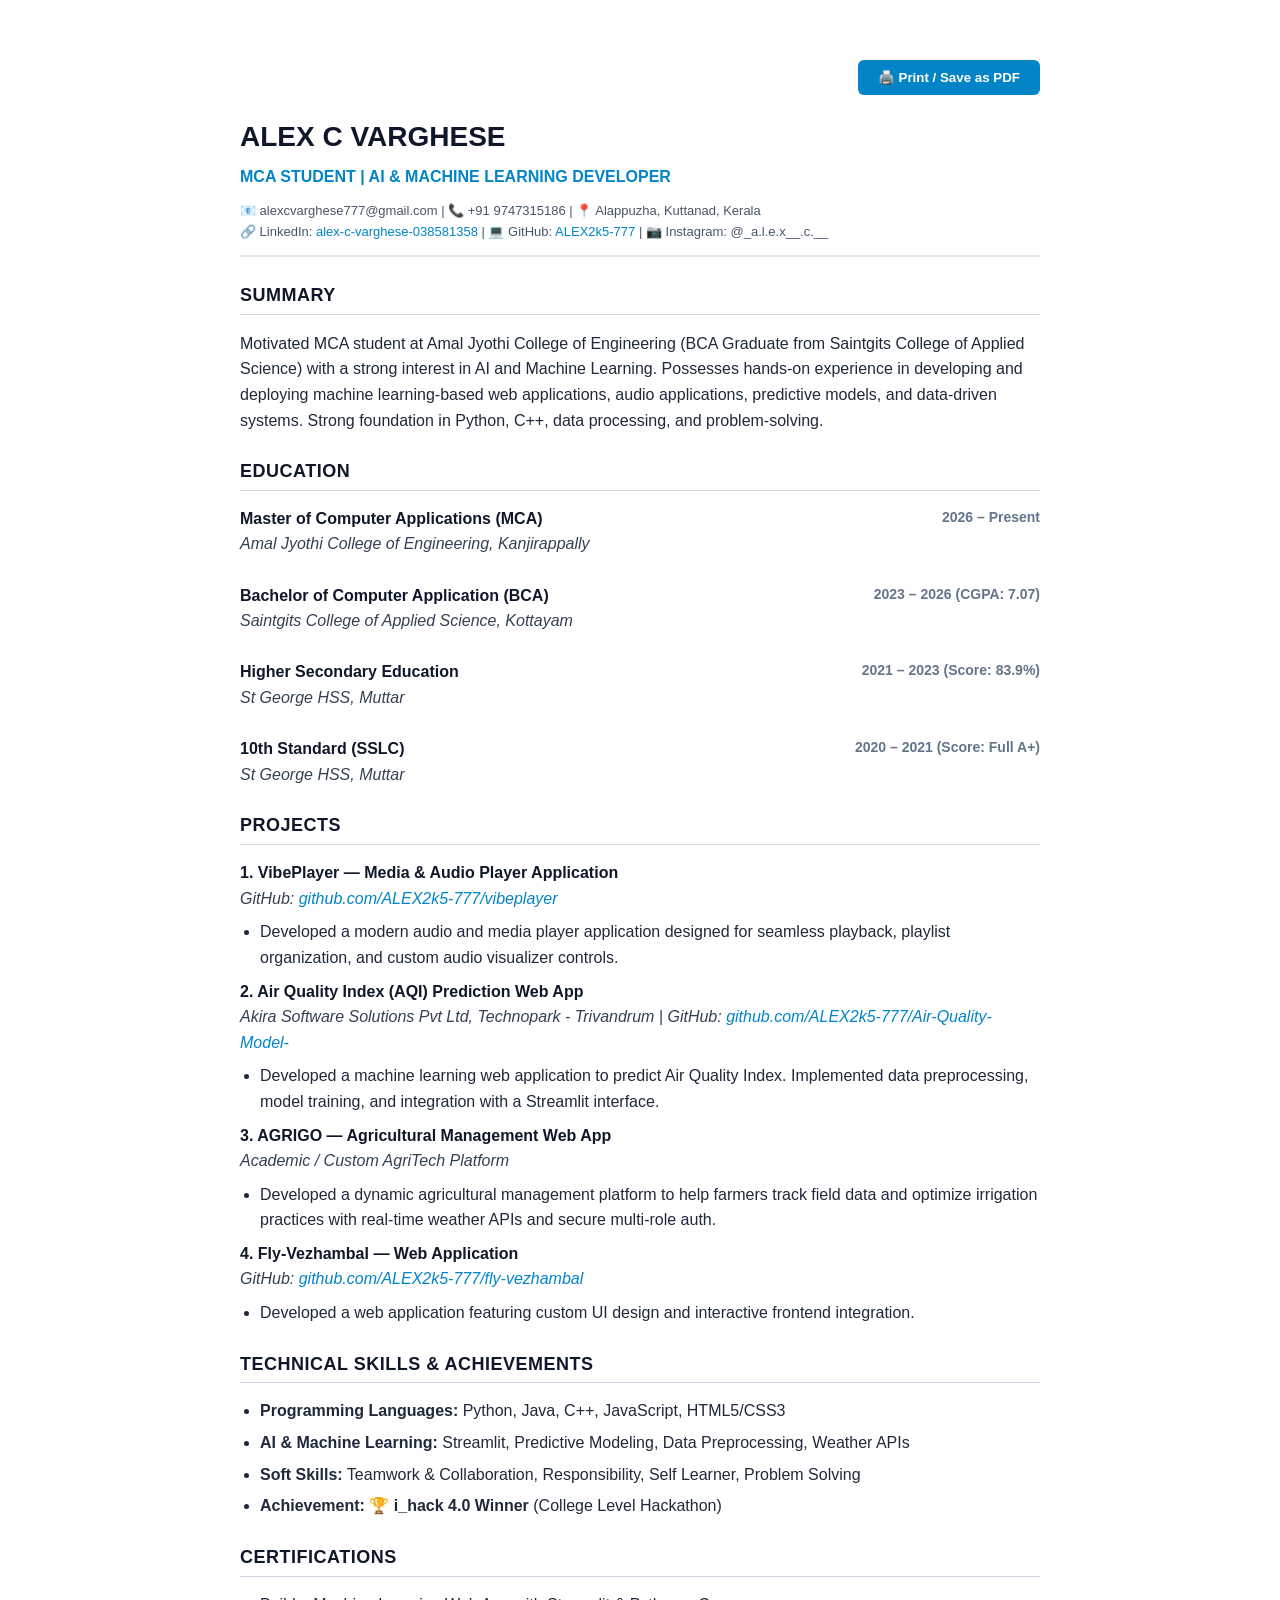
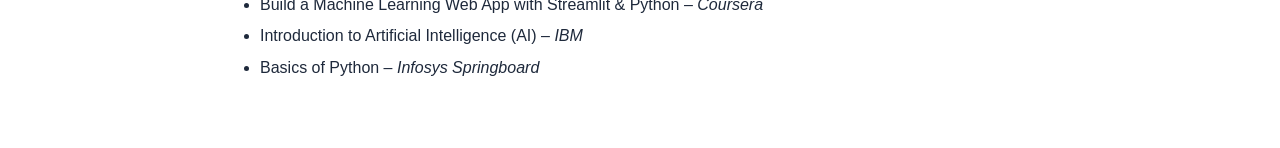
==== Alex_C_Varghese_Resume.html @ c1c5c38b "Deploy: Terminal Cyberpunk Portfolio for Alex C Varghese" ====
<!DOCTYPE html>
<html lang="en">
<head>
  <meta charset="UTF-8">
  <title>Alex C Varghese - Resume</title>
  <style>
    body { font-family: 'Segoe UI', Tahoma, Geneva, Verdana, sans-serif; line-height: 1.6; color: #1e293b; max-width: 800px; margin: 40px auto; padding: 20px; background: #fff; }
    h1 { color: #0f172a; margin-bottom: 4px; font-size: 28px; }
    .subtitle { color: #0284c7; font-weight: 600; font-size: 16px; margin-bottom: 12px; }
    .contact-info { font-size: 13px; color: #475569; border-bottom: 2px solid #e2e8f0; padding-bottom: 12px; margin-bottom: 20px; }
    a { color: #0284c7; text-decoration: none; }
    h2 { color: #0f172a; border-bottom: 1px solid #cbd5e1; padding-bottom: 4px; margin-top: 24px; font-size: 18px; text-transform: uppercase; letter-spacing: 0.5px; }
    ul { padding-left: 20px; margin: 8px 0; }
    li { margin-bottom: 6px; }
    .job-title { font-weight: bold; color: #0f172a; }
    .institution { font-style: italic; color: #334155; }
    .date { float: right; color: #64748b; font-size: 14px; font-weight: 600; }
    @media print {
      body { margin: 0; padding: 0; }
      .no-print { display: none; }
    }
  </style>
</head>
<body>
  <div class="no-print" style="text-align: right; margin-bottom: 20px;">
    <button onclick="window.print()" style="background: #0284c7; color: white; border: none; padding: 10px 20px; border-radius: 6px; cursor: pointer; font-weight: bold;">
      🖨️ Print / Save as PDF
    </button>
  </div>

  <h1>ALEX C VARGHESE</h1>
  <div class="subtitle">MCA STUDENT | AI & MACHINE LEARNING DEVELOPER</div>
  <div class="contact-info">
    📧 alexcvarghese777@gmail.com | 📞 +91 9747315186 | 📍 Alappuzha, Kuttanad, Kerala<br>
    🔗 LinkedIn: <a href="https://www.linkedin.com/in/alex-c-varghese-038581358/" target="_blank">alex-c-varghese-038581358</a> | 
    💻 GitHub: <a href="https://github.com/ALEX2k5-777" target="_blank">ALEX2k5-777</a> | 
    📷 Instagram: @_a.l.e.x__.c.__
  </div>

  <h2>Summary</h2>
  <p>
    Motivated MCA student at Amal Jyothi College of Engineering (BCA Graduate from Saintgits College of Applied Science) with a strong interest in AI and Machine Learning. Possesses hands-on experience in developing and deploying machine learning-based web applications, audio applications, predictive models, and data-driven systems. Strong foundation in Python, C++, data processing, and problem-solving.
  </p>

  <h2>Education</h2>
  <div>
    <span class="date">2026 – Present</span>
    <div class="job-title">Master of Computer Applications (MCA)</div>
    <div class="institution">Amal Jyothi College of Engineering, Kanjirappally</div>
  </div>
  <br>
  <div>
    <span class="date">2023 – 2026 (CGPA: 7.07)</span>
    <div class="job-title">Bachelor of Computer Application (BCA)</div>
    <div class="institution">Saintgits College of Applied Science, Kottayam</div>
  </div>
  <br>
  <div>
    <span class="date">2021 – 2023 (Score: 83.9%)</span>
    <div class="job-title">Higher Secondary Education</div>
    <div class="institution">St George HSS, Muttar</div>
  </div>
  <br>
  <div>
    <span class="date">2020 – 2021 (Score: Full A+)</span>
    <div class="job-title">10th Standard (SSLC)</div>
    <div class="institution">St George HSS, Muttar</div>
  </div>

  <h2>Projects</h2>
  <div>
    <div class="job-title">1. VibePlayer — Media & Audio Player Application</div>
    <div class="institution">GitHub: <a href="https://github.com/ALEX2k5-777/vibeplayer" target="_blank">github.com/ALEX2k5-777/vibeplayer</a></div>
    <ul>
      <li>Developed a modern audio and media player application designed for seamless playback, playlist organization, and custom audio visualizer controls.</li>
    </ul>
  </div>
  <div>
    <div class="job-title">2. Air Quality Index (AQI) Prediction Web App</div>
    <div class="institution">Akira Software Solutions Pvt Ltd, Technopark - Trivandrum | GitHub: <a href="https://github.com/ALEX2k5-777/Air-Quality-Model-" target="_blank">github.com/ALEX2k5-777/Air-Quality-Model-</a></div>
    <ul>
      <li>Developed a machine learning web application to predict Air Quality Index. Implemented data preprocessing, model training, and integration with a Streamlit interface.</li>
    </ul>
  </div>
  <div>
    <div class="job-title">3. AGRIGO — Agricultural Management Web App</div>
    <div class="institution">Academic / Custom AgriTech Platform</div>
    <ul>
      <li>Developed a dynamic agricultural management platform to help farmers track field data and optimize irrigation practices with real-time weather APIs and secure multi-role auth.</li>
    </ul>
  </div>
  <div>
    <div class="job-title">4. Fly-Vezhambal — Web Application</div>
    <div class="institution">GitHub: <a href="https://github.com/ALEX2k5-777/fly-vezhambal" target="_blank">github.com/ALEX2k5-777/fly-vezhambal</a></div>
    <ul>
      <li>Developed a web application featuring custom UI design and interactive frontend integration.</li>
    </ul>
  </div>

  <h2>Technical Skills & Achievements</h2>
  <ul>
    <li><strong>Programming Languages:</strong> Python, Java, C++, JavaScript, HTML5/CSS3</li>
    <li><strong>AI & Machine Learning:</strong> Streamlit, Predictive Modeling, Data Preprocessing, Weather APIs</li>
    <li><strong>Soft Skills:</strong> Teamwork & Collaboration, Responsibility, Self Learner, Problem Solving</li>
    <li><strong>Achievement:</strong> 🏆 <strong>i_hack 4.0 Winner</strong> (College Level Hackathon)</li>
  </ul>

  <h2>Certifications</h2>
  <ul>
    <li>Build a Machine Learning Web App with Streamlit & Python – <em>Coursera</em></li>
    <li>Introduction to Artificial Intelligence (AI) – <em>IBM</em></li>
    <li>Basics of Python – <em>Infosys Springboard</em></li>
  </ul>
</body>
</html>
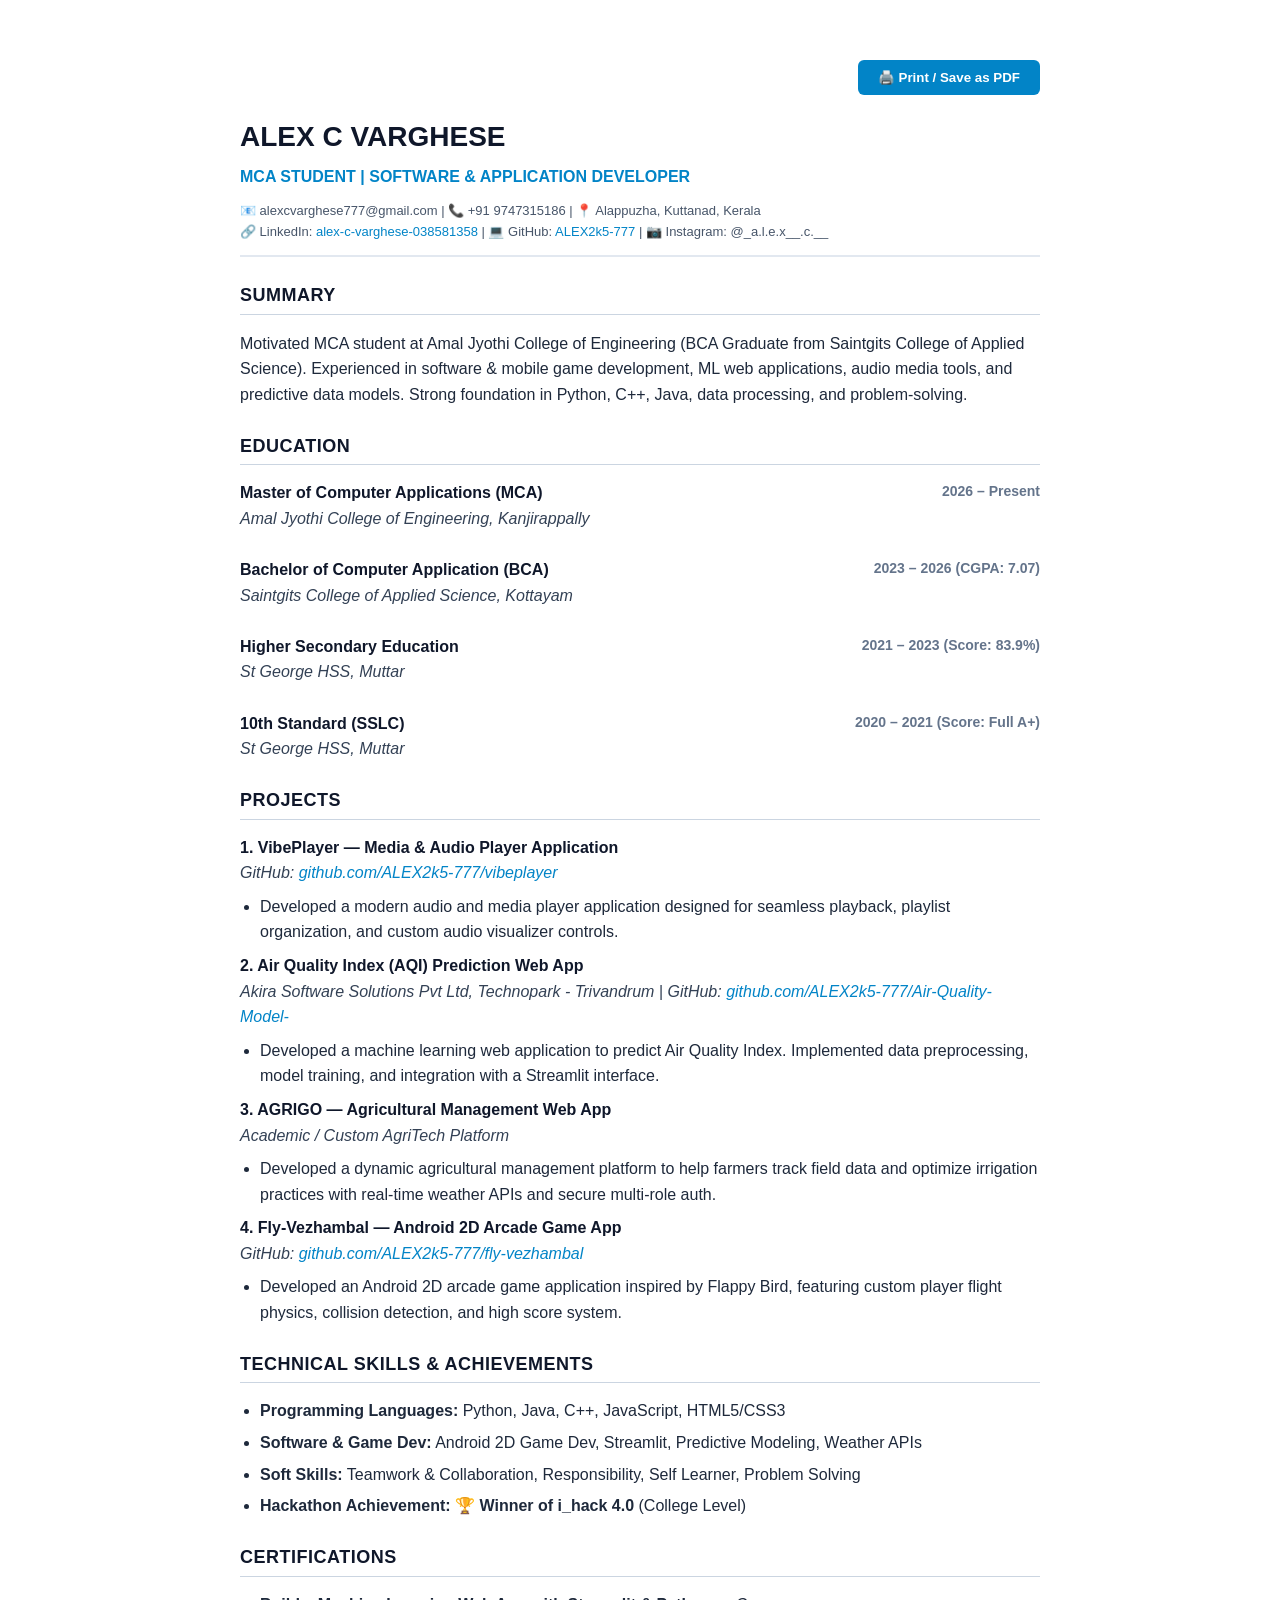
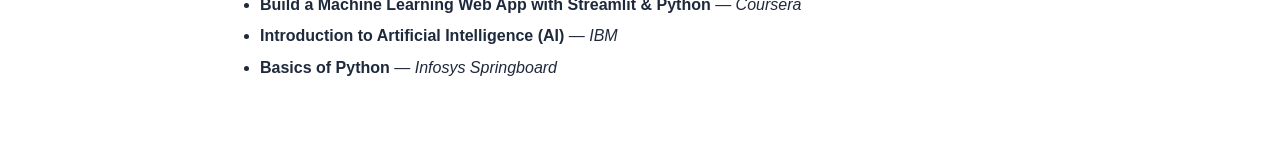
==== commit b077f79d: "Update: Removed AI & FULLSTACK ENGINEER heading and updated Fly-Vezhambal to Android 2D Game App (Fl" ====
--- a/Alex_C_Varghese_Resume.html
+++ b/Alex_C_Varghese_Resume.html
@@ -29,7 +29,7 @@
   </div>
 
   <h1>ALEX C VARGHESE</h1>
-  <div class="subtitle">MCA STUDENT | AI & MACHINE LEARNING DEVELOPER</div>
+  <div class="subtitle">MCA STUDENT | SOFTWARE & APPLICATION DEVELOPER</div>
   <div class="contact-info">
     📧 alexcvarghese777@gmail.com | 📞 +91 9747315186 | 📍 Alappuzha, Kuttanad, Kerala<br>
     🔗 LinkedIn: <a href="https://www.linkedin.com/in/alex-c-varghese-038581358/" target="_blank">alex-c-varghese-038581358</a> | 
@@ -39,7 +39,7 @@
 
   <h2>Summary</h2>
   <p>
-    Motivated MCA student at Amal Jyothi College of Engineering (BCA Graduate from Saintgits College of Applied Science) with a strong interest in AI and Machine Learning. Possesses hands-on experience in developing and deploying machine learning-based web applications, audio applications, predictive models, and data-driven systems. Strong foundation in Python, C++, data processing, and problem-solving.
+    Motivated MCA student at Amal Jyothi College of Engineering (BCA Graduate from Saintgits College of Applied Science). Experienced in software & mobile game development, ML web applications, audio media tools, and predictive data models. Strong foundation in Python, C++, Java, data processing, and problem-solving.
   </p>
 
   <h2>Education</h2>
@@ -90,26 +90,26 @@
     </ul>
   </div>
   <div>
-    <div class="job-title">4. Fly-Vezhambal — Web Application</div>
+    <div class="job-title">4. Fly-Vezhambal — Android 2D Arcade Game App</div>
     <div class="institution">GitHub: <a href="https://github.com/ALEX2k5-777/fly-vezhambal" target="_blank">github.com/ALEX2k5-777/fly-vezhambal</a></div>
     <ul>
-      <li>Developed a web application featuring custom UI design and interactive frontend integration.</li>
+      <li>Developed an Android 2D arcade game application inspired by Flappy Bird, featuring custom player flight physics, collision detection, and high score system.</li>
     </ul>
   </div>
 
   <h2>Technical Skills & Achievements</h2>
   <ul>
-    <li><strong>Programming Languages:</strong> Python, Java, C++, JavaScript, HTML5/CSS3</li>
-    <li><strong>AI & Machine Learning:</strong> Streamlit, Predictive Modeling, Data Preprocessing, Weather APIs</li>
-    <li><strong>Soft Skills:</strong> Teamwork & Collaboration, Responsibility, Self Learner, Problem Solving</li>
-    <li><strong>Achievement:</strong> 🏆 <strong>i_hack 4.0 Winner</strong> (College Level Hackathon)</li>
+    <li><b>Programming Languages:</b> Python, Java, C++, JavaScript, HTML5/CSS3</li>
+    <li><b>Software & Game Dev:</b> Android 2D Game Dev, Streamlit, Predictive Modeling, Weather APIs</li>
+    <li><b>Soft Skills:</b> Teamwork & Collaboration, Responsibility, Self Learner, Problem Solving</li>
+    <li><b>Hackathon Achievement:</b> 🏆 <b>Winner of i_hack 4.0</b> (College Level)</li>
   </ul>
 
   <h2>Certifications</h2>
   <ul>
-    <li>Build a Machine Learning Web App with Streamlit & Python – <em>Coursera</em></li>
-    <li>Introduction to Artificial Intelligence (AI) – <em>IBM</em></li>
-    <li>Basics of Python – <em>Infosys Springboard</em></li>
+    <li><b>Build a Machine Learning Web App with Streamlit & Python</b> — <i>Coursera</i></li>
+    <li><b>Introduction to Artificial Intelligence (AI)</b> — <i>IBM</i></li>
+    <li><b>Basics of Python</b> — <i>Infosys Springboard</i></li>
   </ul>
 </body>
 </html>
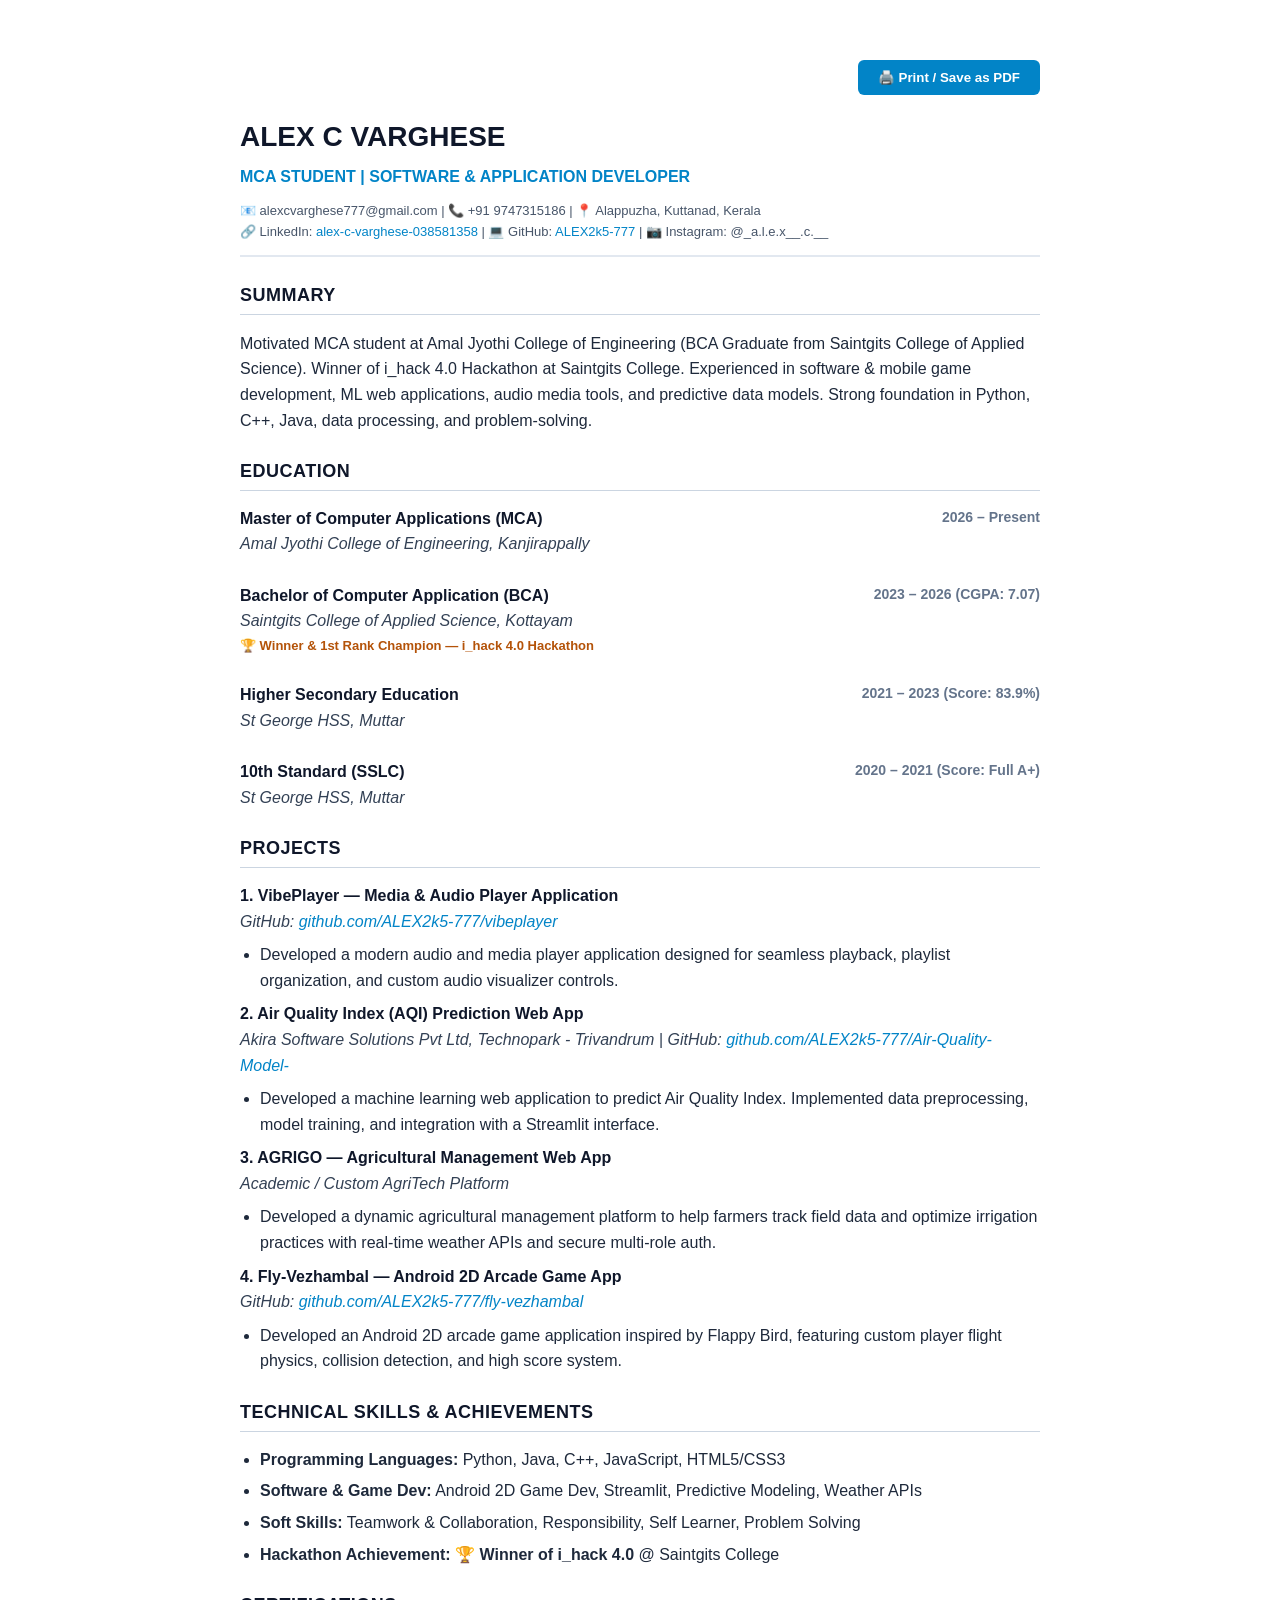
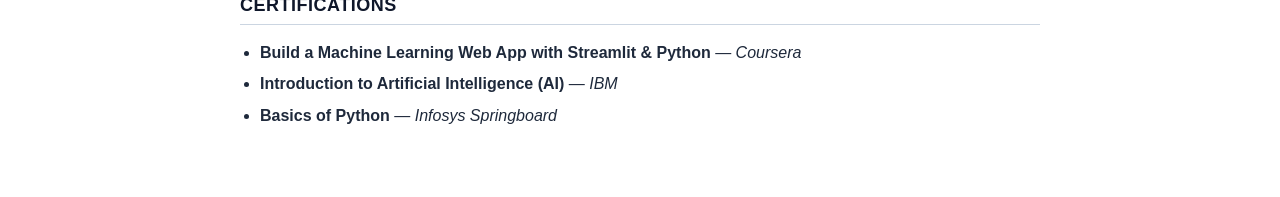
==== commit d2e682b6: "Update: Corrected i_hack 4.0 Hackathon Winner to Saintgits College under BCA education" ====
--- a/Alex_C_Varghese_Resume.html
+++ b/Alex_C_Varghese_Resume.html
@@ -15,6 +15,7 @@
     .job-title { font-weight: bold; color: #0f172a; }
     .institution { font-style: italic; color: #334155; }
     .date { float: right; color: #64748b; font-size: 14px; font-weight: 600; }
+    .award { color: #b45309; font-weight: bold; font-size: 13px; margin-top: 2px; }
     @media print {
       body { margin: 0; padding: 0; }
       .no-print { display: none; }
@@ -39,7 +40,7 @@
 
   <h2>Summary</h2>
   <p>
-    Motivated MCA student at Amal Jyothi College of Engineering (BCA Graduate from Saintgits College of Applied Science). Experienced in software & mobile game development, ML web applications, audio media tools, and predictive data models. Strong foundation in Python, C++, Java, data processing, and problem-solving.
+    Motivated MCA student at Amal Jyothi College of Engineering (BCA Graduate from Saintgits College of Applied Science). Winner of i_hack 4.0 Hackathon at Saintgits College. Experienced in software & mobile game development, ML web applications, audio media tools, and predictive data models. Strong foundation in Python, C++, Java, data processing, and problem-solving.
   </p>
 
   <h2>Education</h2>
@@ -53,6 +54,7 @@
     <span class="date">2023 – 2026 (CGPA: 7.07)</span>
     <div class="job-title">Bachelor of Computer Application (BCA)</div>
     <div class="institution">Saintgits College of Applied Science, Kottayam</div>
+    <div class="award">🏆 Winner & 1st Rank Champion — i_hack 4.0 Hackathon</div>
   </div>
   <br>
   <div>
@@ -102,7 +104,7 @@
     <li><b>Programming Languages:</b> Python, Java, C++, JavaScript, HTML5/CSS3</li>
     <li><b>Software & Game Dev:</b> Android 2D Game Dev, Streamlit, Predictive Modeling, Weather APIs</li>
     <li><b>Soft Skills:</b> Teamwork & Collaboration, Responsibility, Self Learner, Problem Solving</li>
-    <li><b>Hackathon Achievement:</b> 🏆 <b>Winner of i_hack 4.0</b> (College Level)</li>
+    <li><b>Hackathon Achievement:</b> 🏆 <b>Winner of i_hack 4.0</b> @ Saintgits College</li>
   </ul>
 
   <h2>Certifications</h2>
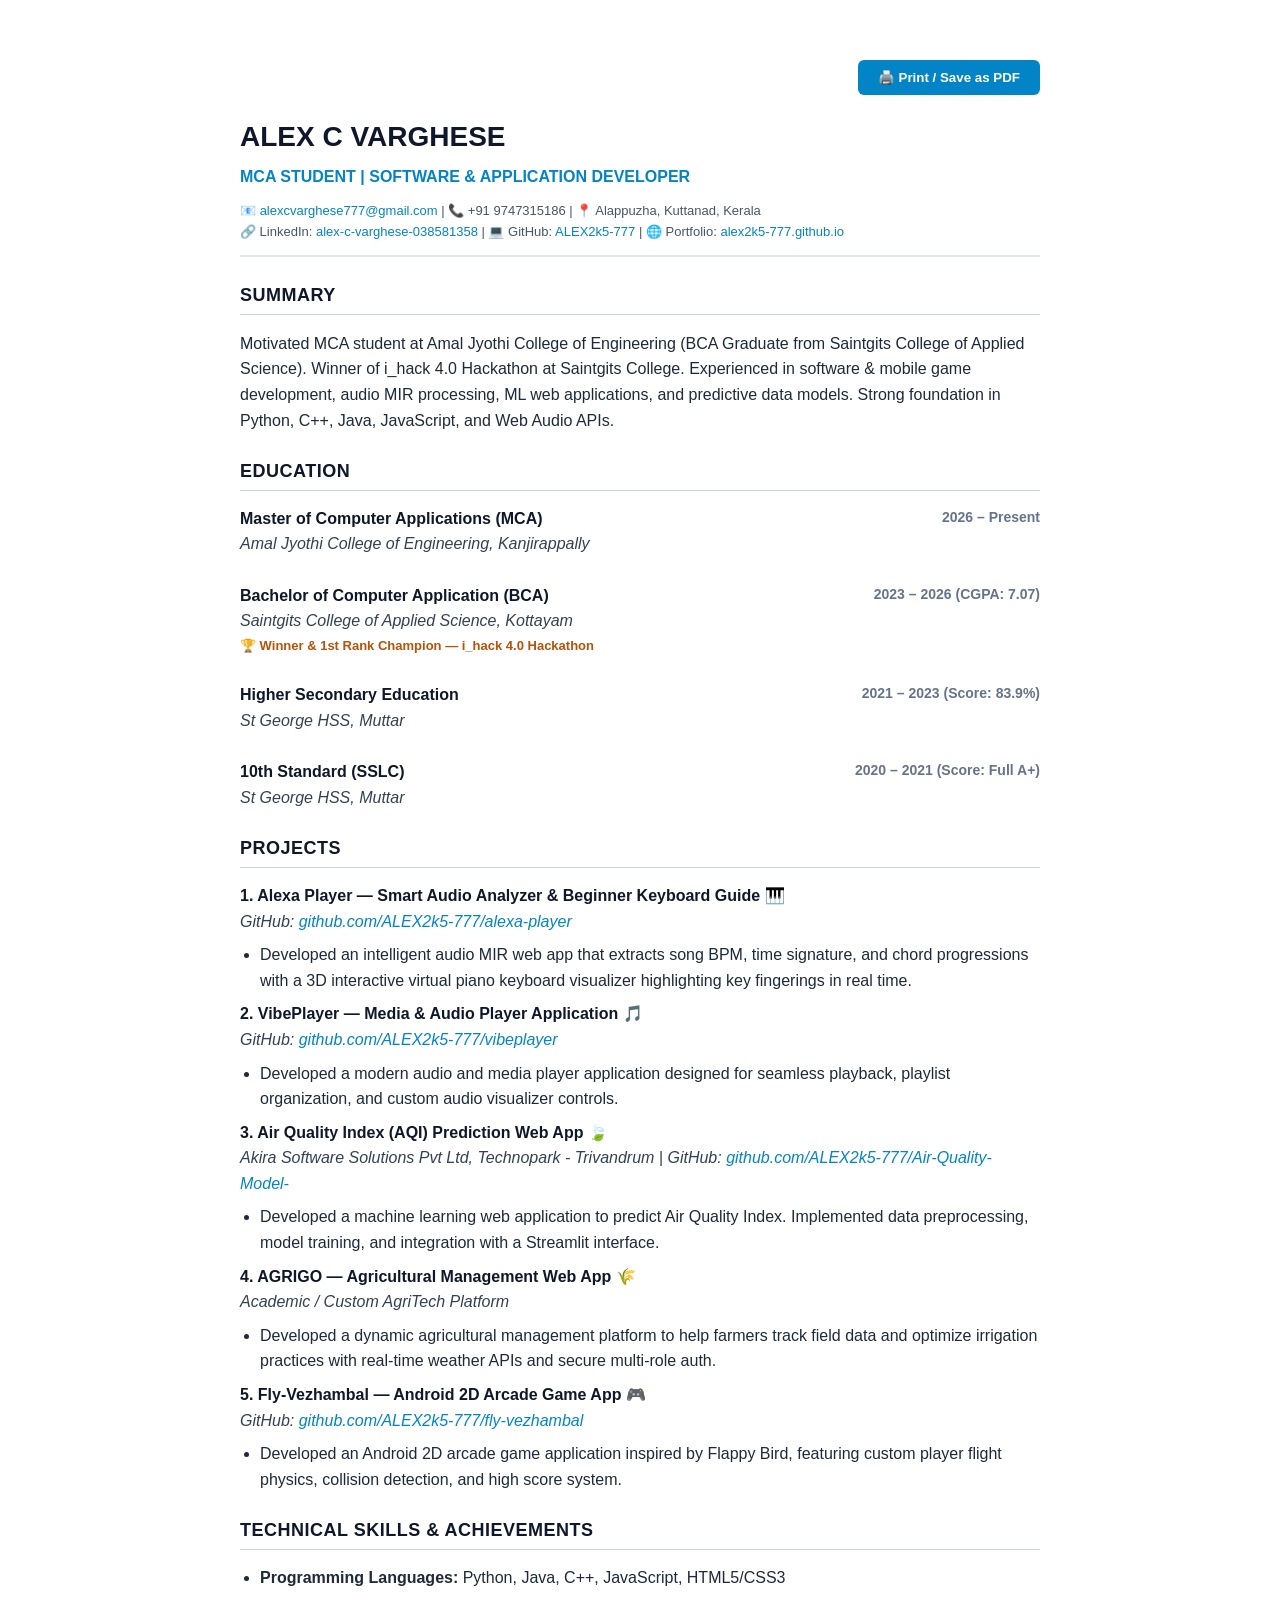
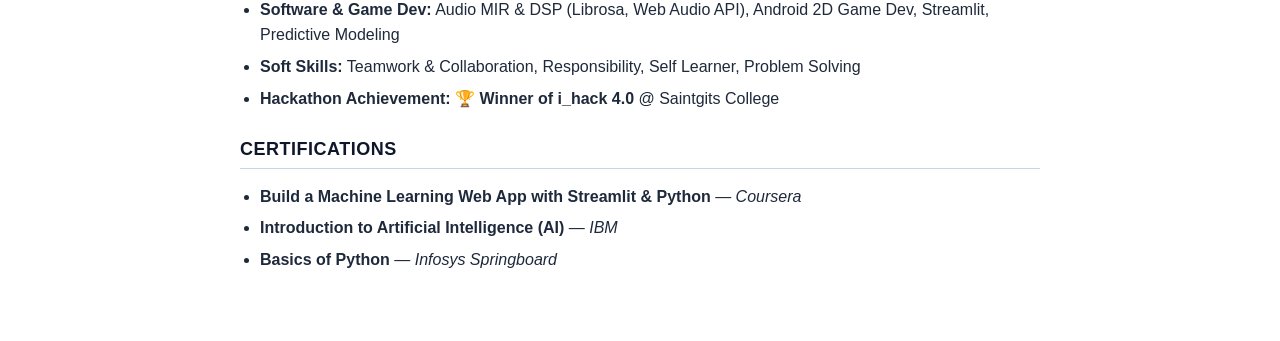
==== commit 133deb70: "Feat: Added new repository Alexa Player (Smart Audio Analyzer & 3D Piano Guide) to resume PDF/HTML a" ====
--- a/Alex_C_Varghese_Resume.html
+++ b/Alex_C_Varghese_Resume.html
@@ -32,15 +32,15 @@
   <h1>ALEX C VARGHESE</h1>
   <div class="subtitle">MCA STUDENT | SOFTWARE & APPLICATION DEVELOPER</div>
   <div class="contact-info">
-    📧 alexcvarghese777@gmail.com | 📞 +91 9747315186 | 📍 Alappuzha, Kuttanad, Kerala<br>
+    📧 <a href="mailto:alexcvarghese777@gmail.com">alexcvarghese777@gmail.com</a> | 📞 +91 9747315186 | 📍 Alappuzha, Kuttanad, Kerala<br>
     🔗 LinkedIn: <a href="https://www.linkedin.com/in/alex-c-varghese-038581358/" target="_blank">alex-c-varghese-038581358</a> | 
     💻 GitHub: <a href="https://github.com/ALEX2k5-777" target="_blank">ALEX2k5-777</a> | 
-    📷 Instagram: @_a.l.e.x__.c.__
+    🌐 Portfolio: <a href="https://alex2k5-777.github.io" target="_blank">alex2k5-777.github.io</a>
   </div>
 
   <h2>Summary</h2>
   <p>
-    Motivated MCA student at Amal Jyothi College of Engineering (BCA Graduate from Saintgits College of Applied Science). Winner of i_hack 4.0 Hackathon at Saintgits College. Experienced in software & mobile game development, ML web applications, audio media tools, and predictive data models. Strong foundation in Python, C++, Java, data processing, and problem-solving.
+    Motivated MCA student at Amal Jyothi College of Engineering (BCA Graduate from Saintgits College of Applied Science). Winner of i_hack 4.0 Hackathon at Saintgits College. Experienced in software & mobile game development, audio MIR processing, ML web applications, and predictive data models. Strong foundation in Python, C++, Java, JavaScript, and Web Audio APIs.
   </p>
 
   <h2>Education</h2>
@@ -71,28 +71,35 @@
 
   <h2>Projects</h2>
   <div>
-    <div class="job-title">1. VibePlayer — Media & Audio Player Application</div>
+    <div class="job-title">1. Alexa Player — Smart Audio Analyzer & Beginner Keyboard Guide 🎹</div>
+    <div class="institution">GitHub: <a href="https://github.com/ALEX2k5-777/alexa-player" target="_blank">github.com/ALEX2k5-777/alexa-player</a></div>
+    <ul>
+      <li>Developed an intelligent audio MIR web app that extracts song BPM, time signature, and chord progressions with a 3D interactive virtual piano keyboard visualizer highlighting key fingerings in real time.</li>
+    </ul>
+  </div>
+  <div>
+    <div class="job-title">2. VibePlayer — Media & Audio Player Application 🎵</div>
     <div class="institution">GitHub: <a href="https://github.com/ALEX2k5-777/vibeplayer" target="_blank">github.com/ALEX2k5-777/vibeplayer</a></div>
     <ul>
       <li>Developed a modern audio and media player application designed for seamless playback, playlist organization, and custom audio visualizer controls.</li>
     </ul>
   </div>
   <div>
-    <div class="job-title">2. Air Quality Index (AQI) Prediction Web App</div>
+    <div class="job-title">3. Air Quality Index (AQI) Prediction Web App 🍃</div>
     <div class="institution">Akira Software Solutions Pvt Ltd, Technopark - Trivandrum | GitHub: <a href="https://github.com/ALEX2k5-777/Air-Quality-Model-" target="_blank">github.com/ALEX2k5-777/Air-Quality-Model-</a></div>
     <ul>
       <li>Developed a machine learning web application to predict Air Quality Index. Implemented data preprocessing, model training, and integration with a Streamlit interface.</li>
     </ul>
   </div>
   <div>
-    <div class="job-title">3. AGRIGO — Agricultural Management Web App</div>
+    <div class="job-title">4. AGRIGO — Agricultural Management Web App 🌾</div>
     <div class="institution">Academic / Custom AgriTech Platform</div>
     <ul>
       <li>Developed a dynamic agricultural management platform to help farmers track field data and optimize irrigation practices with real-time weather APIs and secure multi-role auth.</li>
     </ul>
   </div>
   <div>
-    <div class="job-title">4. Fly-Vezhambal — Android 2D Arcade Game App</div>
+    <div class="job-title">5. Fly-Vezhambal — Android 2D Arcade Game App 🎮</div>
     <div class="institution">GitHub: <a href="https://github.com/ALEX2k5-777/fly-vezhambal" target="_blank">github.com/ALEX2k5-777/fly-vezhambal</a></div>
     <ul>
       <li>Developed an Android 2D arcade game application inspired by Flappy Bird, featuring custom player flight physics, collision detection, and high score system.</li>
@@ -102,7 +109,7 @@
   <h2>Technical Skills & Achievements</h2>
   <ul>
     <li><b>Programming Languages:</b> Python, Java, C++, JavaScript, HTML5/CSS3</li>
-    <li><b>Software & Game Dev:</b> Android 2D Game Dev, Streamlit, Predictive Modeling, Weather APIs</li>
+    <li><b>Software & Game Dev:</b> Audio MIR & DSP (Librosa, Web Audio API), Android 2D Game Dev, Streamlit, Predictive Modeling</li>
     <li><b>Soft Skills:</b> Teamwork & Collaboration, Responsibility, Self Learner, Problem Solving</li>
     <li><b>Hackathon Achievement:</b> 🏆 <b>Winner of i_hack 4.0</b> @ Saintgits College</li>
   </ul>
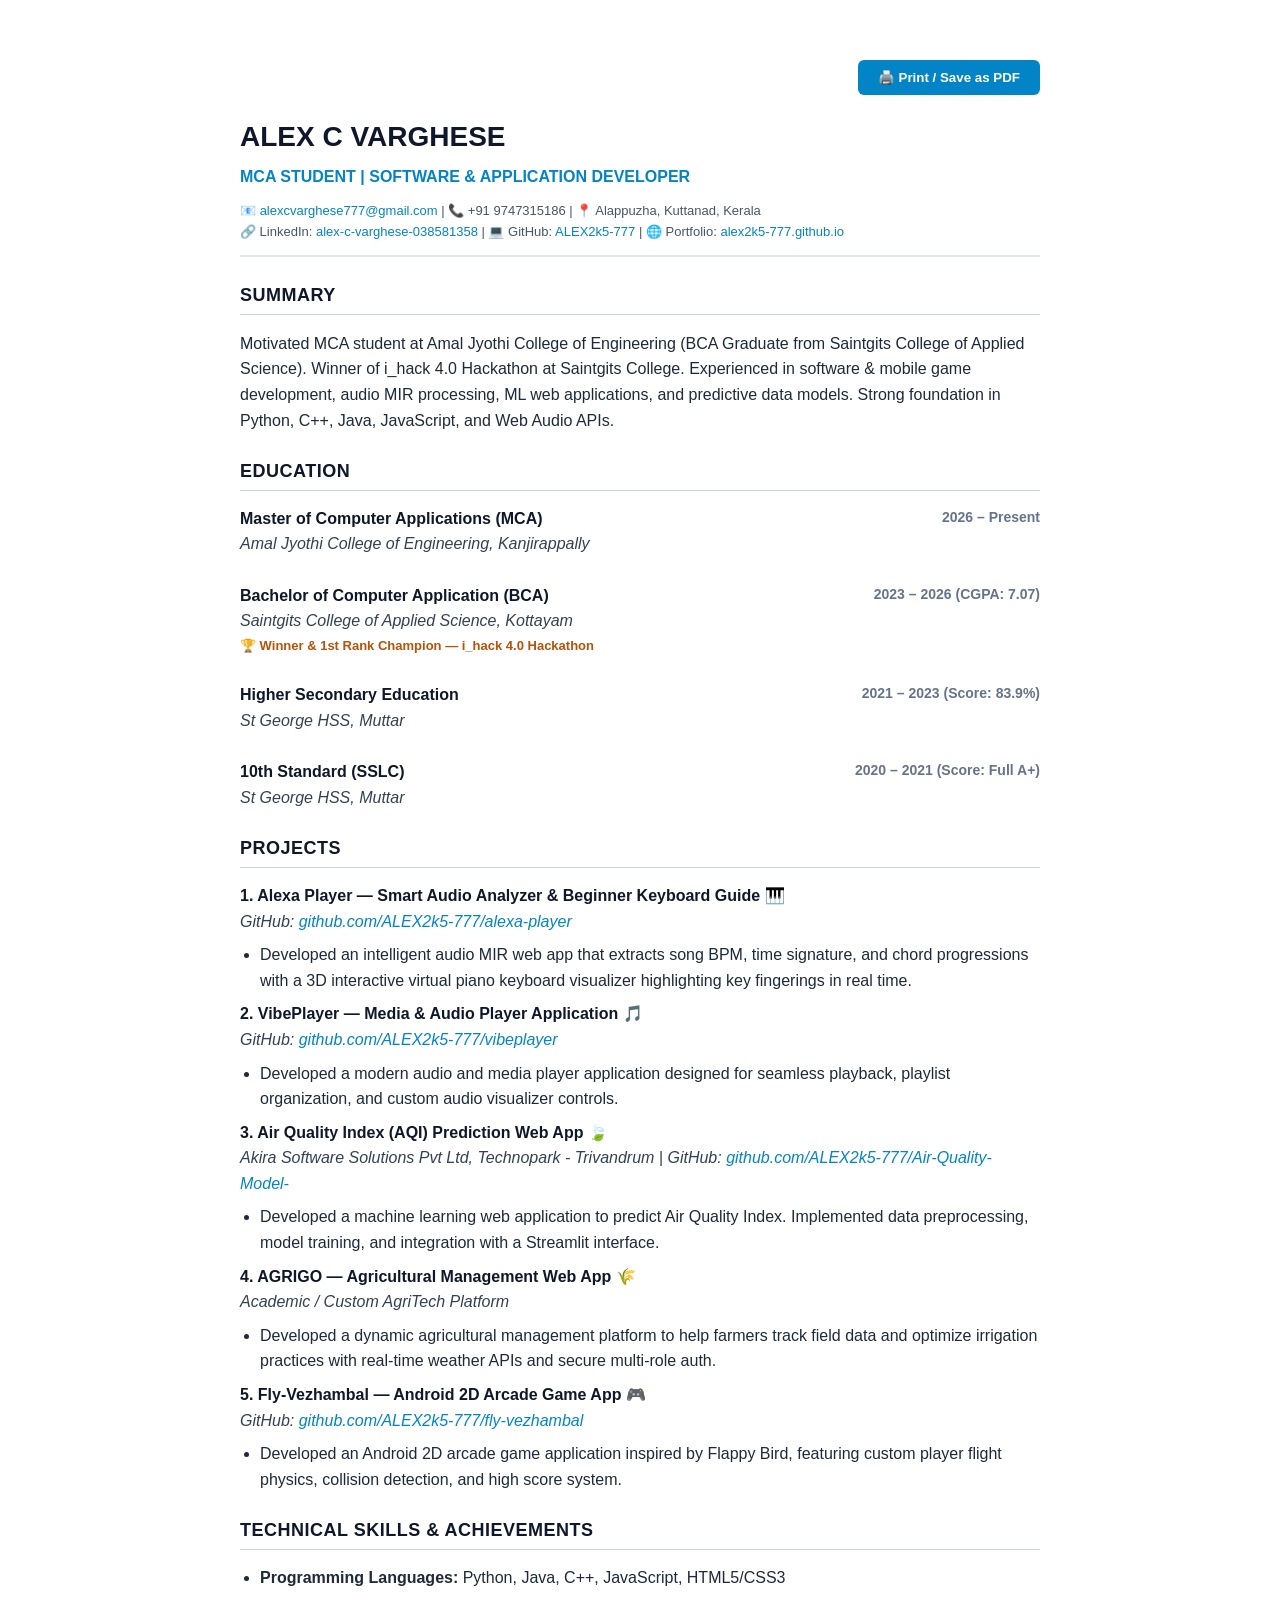
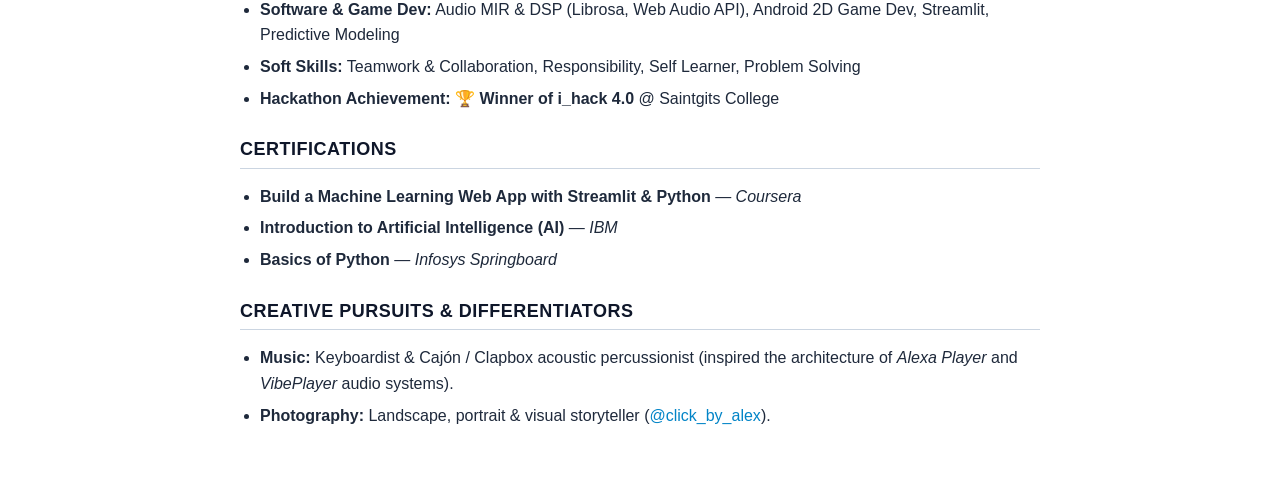
==== commit 222c8a44: "Feat: Added Creative Side (Music: Keyboard & Cajon; Photography: @click_by_alex) to portfolio & resu" ====
--- a/Alex_C_Varghese_Resume.html
+++ b/Alex_C_Varghese_Resume.html
@@ -120,5 +120,11 @@
     <li><b>Introduction to Artificial Intelligence (AI)</b> — <i>IBM</i></li>
     <li><b>Basics of Python</b> — <i>Infosys Springboard</i></li>
   </ul>
+
+  <h2>Creative Pursuits & Differentiators</h2>
+  <ul>
+    <li><b>Music:</b> Keyboardist & Cajón / Clapbox acoustic percussionist (inspired the architecture of <i>Alexa Player</i> and <i>VibePlayer</i> audio systems).</li>
+    <li><b>Photography:</b> Landscape, portrait & visual storyteller (<a href="https://www.instagram.com/click_by_alex/" target="_blank">@click_by_alex</a>).</li>
+  </ul>
 </body>
 </html>
